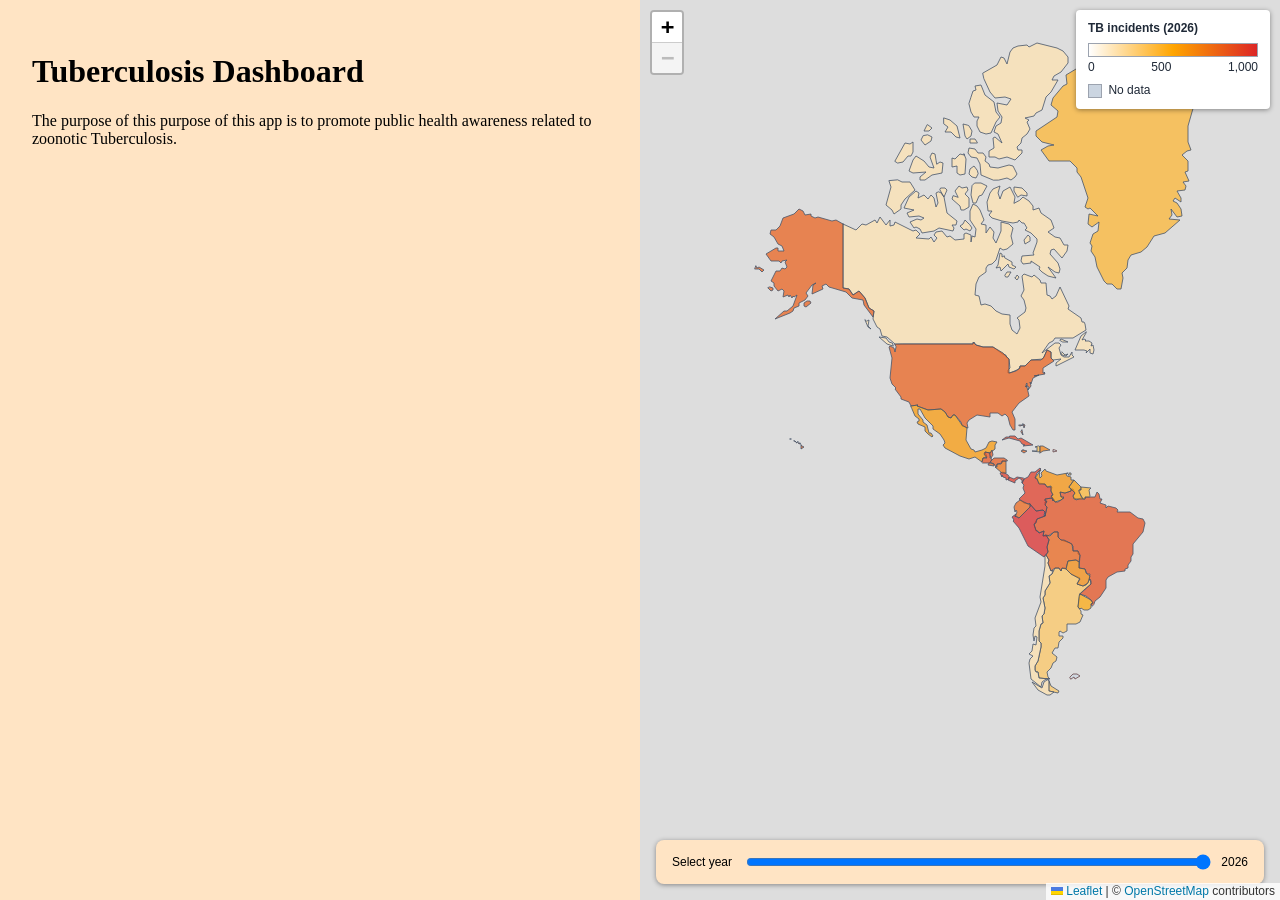
==== index.html @ b69666c1 "moved files to root" ====
<!DOCTYPE html>
<html lang="en">
  <head>
    <meta charset="UTF-8" />
    <meta name="viewport" content="width=device-width, initial-scale=1.0" />
    <title>Disease Dashboard</title>
    <link rel="stylesheet" href="dist/leaflet.css" />
    <link rel="stylesheet" href="css/style.css" />
  </head>
  <body>
    <main class="content">
        <header class="site-header">
            <h1>Tuberculosis Dashboard</h1>
        </header>
        <p>
            The purpose of this purpose of this app is to promote public health awareness related to zoonotic Tuberculosis.
        </p>
    </main>
    <div id="map" aria-label="Map of the Americas">
      <section class="date-filter" aria-labelledby="date-label">
        <label id="date-label" for="date-slider">Select year</label>
        <input id="date-slider" type="range" />
        <output id="selected-year" for="date-slider"></output>
      </section>
    </div>
    <script src="dist/leaflet.js"></script>
    <script src="locations.js"></script>
    <script src="js/map.js"></script>
    <script src="js/date-slider.js"></script>
  </body>
  </html>
---- dist/leaflet.css ----
/* required styles */

.leaflet-pane,
.leaflet-tile,
.leaflet-marker-icon,
.leaflet-marker-shadow,
.leaflet-tile-container,
.leaflet-pane > svg,
.leaflet-pane > canvas,
.leaflet-zoom-box,
.leaflet-image-layer,
.leaflet-layer {
	position: absolute;
	left: 0;
	top: 0;
	}
.leaflet-container {
	overflow: hidden;
	}
.leaflet-tile,
.leaflet-marker-icon,
.leaflet-marker-shadow {
	-webkit-user-select: none;
	   -moz-user-select: none;
	        user-select: none;
	  -webkit-user-drag: none;
	}
/* Prevents IE11 from highlighting tiles in blue */
.leaflet-tile::selection {
	background: transparent;
}
/* Safari renders non-retina tile on retina better with this, but Chrome is worse */
.leaflet-safari .leaflet-tile {
	image-rendering: -webkit-optimize-contrast;
	}
/* hack that prevents hw layers "stretching" when loading new tiles */
.leaflet-safari .leaflet-tile-container {
	width: 1600px;
	height: 1600px;
	-webkit-transform-origin: 0 0;
	}
.leaflet-marker-icon,
.leaflet-marker-shadow {
	display: block;
	}
/* .leaflet-container svg: reset svg max-width decleration shipped in Joomla! (joomla.org) 3.x */
/* .leaflet-container img: map is broken in FF if you have max-width: 100% on tiles */
.leaflet-container .leaflet-overlay-pane svg {
	max-width: none !important;
	max-height: none !important;
	}
.leaflet-container .leaflet-marker-pane img,
.leaflet-container .leaflet-shadow-pane img,
.leaflet-container .leaflet-tile-pane img,
.leaflet-container img.leaflet-image-layer,
.leaflet-container .leaflet-tile {
	max-width: none !important;
	max-height: none !important;
	width: auto;
	padding: 0;
	}

.leaflet-container img.leaflet-tile {
	/* See: https://bugs.chromium.org/p/chromium/issues/detail?id=600120 */
	mix-blend-mode: plus-lighter;
}

.leaflet-container.leaflet-touch-zoom {
	-ms-touch-action: pan-x pan-y;
	touch-action: pan-x pan-y;
	}
.leaflet-container.leaflet-touch-drag {
	-ms-touch-action: pinch-zoom;
	/* Fallback for FF which doesn't support pinch-zoom */
	touch-action: none;
	touch-action: pinch-zoom;
}
.leaflet-container.leaflet-touch-drag.leaflet-touch-zoom {
	-ms-touch-action: none;
	touch-action: none;
}
.leaflet-container {
	-webkit-tap-highlight-color: transparent;
}
.leaflet-container a {
	-webkit-tap-highlight-color: rgba(51, 181, 229, 0.4);
}
.leaflet-tile {
	filter: inherit;
	visibility: hidden;
	}
.leaflet-tile-loaded {
	visibility: inherit;
	}
.leaflet-zoom-box {
	width: 0;
	height: 0;
	-moz-box-sizing: border-box;
	     box-sizing: border-box;
	z-index: 800;
	}
/* workaround for https://bugzilla.mozilla.org/show_bug.cgi?id=888319 */
.leaflet-overlay-pane svg {
	-moz-user-select: none;
	}

.leaflet-pane         { z-index: 400; }

.leaflet-tile-pane    { z-index: 200; }
.leaflet-overlay-pane { z-index: 400; }
.leaflet-shadow-pane  { z-index: 500; }
.leaflet-marker-pane  { z-index: 600; }
.leaflet-tooltip-pane   { z-index: 650; }
.leaflet-popup-pane   { z-index: 700; }

.leaflet-map-pane canvas { z-index: 100; }
.leaflet-map-pane svg    { z-index: 200; }

.leaflet-vml-shape {
	width: 1px;
	height: 1px;
	}
.lvml {
	behavior: url(#default#VML);
	display: inline-block;
	position: absolute;
	}


/* control positioning */

.leaflet-control {
	position: relative;
	z-index: 800;
	pointer-events: visiblePainted; /* IE 9-10 doesn't have auto */
	pointer-events: auto;
	}
.leaflet-top,
.leaflet-bottom {
	position: absolute;
	z-index: 1000;
	pointer-events: none;
	}
.leaflet-top {
	top: 0;
	}
.leaflet-right {
	right: 0;
	}
.leaflet-bottom {
	bottom: 0;
	}
.leaflet-left {
	left: 0;
	}
.leaflet-control {
	float: left;
	clear: both;
	}
.leaflet-right .leaflet-control {
	float: right;
	}
.leaflet-top .leaflet-control {
	margin-top: 10px;
	}
.leaflet-bottom .leaflet-control {
	margin-bottom: 10px;
	}
.leaflet-left .leaflet-control {
	margin-left: 10px;
	}
.leaflet-right .leaflet-control {
	margin-right: 10px;
	}


/* zoom and fade animations */

.leaflet-fade-anim .leaflet-popup {
	opacity: 0;
	-webkit-transition: opacity 0.2s linear;
	   -moz-transition: opacity 0.2s linear;
	        transition: opacity 0.2s linear;
	}
.leaflet-fade-anim .leaflet-map-pane .leaflet-popup {
	opacity: 1;
	}
.leaflet-zoom-animated {
	-webkit-transform-origin: 0 0;
	    -ms-transform-origin: 0 0;
	        transform-origin: 0 0;
	}
svg.leaflet-zoom-animated {
	will-change: transform;
}

.leaflet-zoom-anim .leaflet-zoom-animated {
	-webkit-transition: -webkit-transform 0.25s cubic-bezier(0,0,0.25,1);
	   -moz-transition:    -moz-transform 0.25s cubic-bezier(0,0,0.25,1);
	        transition:         transform 0.25s cubic-bezier(0,0,0.25,1);
	}
.leaflet-zoom-anim .leaflet-tile,
.leaflet-pan-anim .leaflet-tile {
	-webkit-transition: none;
	   -moz-transition: none;
	        transition: none;
	}

.leaflet-zoom-anim .leaflet-zoom-hide {
	visibility: hidden;
	}


/* cursors */

.leaflet-interactive {
	cursor: pointer;
	}
.leaflet-grab {
	cursor: -webkit-grab;
	cursor:    -moz-grab;
	cursor:         grab;
	}
.leaflet-crosshair,
.leaflet-crosshair .leaflet-interactive {
	cursor: crosshair;
	}
.leaflet-popup-pane,
.leaflet-control {
	cursor: auto;
	}
.leaflet-dragging .leaflet-grab,
.leaflet-dragging .leaflet-grab .leaflet-interactive,
.leaflet-dragging .leaflet-marker-draggable {
	cursor: move;
	cursor: -webkit-grabbing;
	cursor:    -moz-grabbing;
	cursor:         grabbing;
	}

/* marker & overlays interactivity */
.leaflet-marker-icon,
.leaflet-marker-shadow,
.leaflet-image-layer,
.leaflet-pane > svg path,
.leaflet-tile-container {
	pointer-events: none;
	}

.leaflet-marker-icon.leaflet-interactive,
.leaflet-image-layer.leaflet-interactive,
.leaflet-pane > svg path.leaflet-interactive,
svg.leaflet-image-layer.leaflet-interactive path {
	pointer-events: visiblePainted; /* IE 9-10 doesn't have auto */
	pointer-events: auto;
	}

/* visual tweaks */

.leaflet-container {
	background: #ddd;
	outline-offset: 1px;
	}
.leaflet-container a {
	color: #0078A8;
	}
.leaflet-zoom-box {
	border: 2px dotted #38f;
	background: rgba(255,255,255,0.5);
	}


/* general typography */
.leaflet-container {
	font-family: "Helvetica Neue", Arial, Helvetica, sans-serif;
	font-size: 12px;
	font-size: 0.75rem;
	line-height: 1.5;
	}


/* general toolbar styles */

.leaflet-bar {
	box-shadow: 0 1px 5px rgba(0,0,0,0.65);
	border-radius: 4px;
	}
.leaflet-bar a {
	background-color: #fff;
	border-bottom: 1px solid #ccc;
	width: 26px;
	height: 26px;
	line-height: 26px;
	display: block;
	text-align: center;
	text-decoration: none;
	color: black;
	}
.leaflet-bar a,
.leaflet-control-layers-toggle {
	background-position: 50% 50%;
	background-repeat: no-repeat;
	display: block;
	}
.leaflet-bar a:hover,
.leaflet-bar a:focus {
	background-color: #f4f4f4;
	}
.leaflet-bar a:first-child {
	border-top-left-radius: 4px;
	border-top-right-radius: 4px;
	}
.leaflet-bar a:last-child {
	border-bottom-left-radius: 4px;
	border-bottom-right-radius: 4px;
	border-bottom: none;
	}
.leaflet-bar a.leaflet-disabled {
	cursor: default;
	background-color: #f4f4f4;
	color: #bbb;
	}

.leaflet-touch .leaflet-bar a {
	width: 30px;
	height: 30px;
	line-height: 30px;
	}
.leaflet-touch .leaflet-bar a:first-child {
	border-top-left-radius: 2px;
	border-top-right-radius: 2px;
	}
.leaflet-touch .leaflet-bar a:last-child {
	border-bottom-left-radius: 2px;
	border-bottom-right-radius: 2px;
	}

/* zoom control */

.leaflet-control-zoom-in,
.leaflet-control-zoom-out {
	font: bold 18px 'Lucida Console', Monaco, monospace;
	text-indent: 1px;
	}

.leaflet-touch .leaflet-control-zoom-in, .leaflet-touch .leaflet-control-zoom-out  {
	font-size: 22px;
	}


/* layers control */

.leaflet-control-layers {
	box-shadow: 0 1px 5px rgba(0,0,0,0.4);
	background: #fff;
	border-radius: 5px;
	}
.leaflet-control-layers-toggle {
	background-image: url(images/layers.png);
	width: 36px;
	height: 36px;
	}
.leaflet-retina .leaflet-control-layers-toggle {
	background-image: url(images/layers-2x.png);
	background-size: 26px 26px;
	}
.leaflet-touch .leaflet-control-layers-toggle {
	width: 44px;
	height: 44px;
	}
.leaflet-control-layers .leaflet-control-layers-list,
.leaflet-control-layers-expanded .leaflet-control-layers-toggle {
	display: none;
	}
.leaflet-control-layers-expanded .leaflet-control-layers-list {
	display: block;
	position: relative;
	}
.leaflet-control-layers-expanded {
	padding: 6px 10px 6px 6px;
	color: #333;
	background: #fff;
	}
.leaflet-control-layers-scrollbar {
	overflow-y: scroll;
	overflow-x: hidden;
	padding-right: 5px;
	}
.leaflet-control-layers-selector {
	margin-top: 2px;
	position: relative;
	top: 1px;
	}
.leaflet-control-layers label {
	display: block;
	font-size: 13px;
	font-size: 1.08333em;
	}
.leaflet-control-layers-separator {
	height: 0;
	border-top: 1px solid #ddd;
	margin: 5px -10px 5px -6px;
	}

/* Default icon URLs */
.leaflet-default-icon-path { /* used only in path-guessing heuristic, see L.Icon.Default */
	background-image: url(images/marker-icon.png);
	}


/* attribution and scale controls */

.leaflet-container .leaflet-control-attribution {
	background: #fff;
	background: rgba(255, 255, 255, 0.8);
	margin: 0;
	}
.leaflet-control-attribution,
.leaflet-control-scale-line {
	padding: 0 5px;
	color: #333;
	line-height: 1.4;
	}
.leaflet-control-attribution a {
	text-decoration: none;
	}
.leaflet-control-attribution a:hover,
.leaflet-control-attribution a:focus {
	text-decoration: underline;
	}
.leaflet-attribution-flag {
	display: inline !important;
	vertical-align: baseline !important;
	width: 1em;
	height: 0.6669em;
	}
.leaflet-left .leaflet-control-scale {
	margin-left: 5px;
	}
.leaflet-bottom .leaflet-control-scale {
	margin-bottom: 5px;
	}
.leaflet-control-scale-line {
	border: 2px solid #777;
	border-top: none;
	line-height: 1.1;
	padding: 2px 5px 1px;
	white-space: nowrap;
	-moz-box-sizing: border-box;
	     box-sizing: border-box;
	background: rgba(255, 255, 255, 0.8);
	text-shadow: 1px 1px #fff;
	}
.leaflet-control-scale-line:not(:first-child) {
	border-top: 2px solid #777;
	border-bottom: none;
	margin-top: -2px;
	}
.leaflet-control-scale-line:not(:first-child):not(:last-child) {
	border-bottom: 2px solid #777;
	}

.leaflet-touch .leaflet-control-attribution,
.leaflet-touch .leaflet-control-layers,
.leaflet-touch .leaflet-bar {
	box-shadow: none;
	}
.leaflet-touch .leaflet-control-layers,
.leaflet-touch .leaflet-bar {
	border: 2px solid rgba(0,0,0,0.2);
	background-clip: padding-box;
	}


/* popup */

.leaflet-popup {
	position: absolute;
	text-align: center;
	margin-bottom: 20px;
	}
.leaflet-popup-content-wrapper {
	padding: 1px;
	text-align: left;
	border-radius: 12px;
	}
.leaflet-popup-content {
	margin: 13px 24px 13px 20px;
	line-height: 1.3;
	font-size: 13px;
	font-size: 1.08333em;
	min-height: 1px;
	}
.leaflet-popup-content p {
	margin: 17px 0;
	margin: 1.3em 0;
	}
.leaflet-popup-tip-container {
	width: 40px;
	height: 20px;
	position: absolute;
	left: 50%;
	margin-top: -1px;
	margin-left: -20px;
	overflow: hidden;
	pointer-events: none;
	}
.leaflet-popup-tip {
	width: 17px;
	height: 17px;
	padding: 1px;

	margin: -10px auto 0;
	pointer-events: auto;

	-webkit-transform: rotate(45deg);
	   -moz-transform: rotate(45deg);
	    -ms-transform: rotate(45deg);
	        transform: rotate(45deg);
	}
.leaflet-popup-content-wrapper,
.leaflet-popup-tip {
	background: white;
	color: #333;
	box-shadow: 0 3px 14px rgba(0,0,0,0.4);
	}
.leaflet-container a.leaflet-popup-close-button {
	position: absolute;
	top: 0;
	right: 0;
	border: none;
	text-align: center;
	width: 24px;
	height: 24px;
	font: 16px/24px Tahoma, Verdana, sans-serif;
	color: #757575;
	text-decoration: none;
	background: transparent;
	}
.leaflet-container a.leaflet-popup-close-button:hover,
.leaflet-container a.leaflet-popup-close-button:focus {
	color: #585858;
	}
.leaflet-popup-scrolled {
	overflow: auto;
	}

.leaflet-oldie .leaflet-popup-content-wrapper {
	-ms-zoom: 1;
	}
.leaflet-oldie .leaflet-popup-tip {
	width: 24px;
	margin: 0 auto;

	-ms-filter: "progid:DXImageTransform.Microsoft.Matrix(M11=0.70710678, M12=0.70710678, M21=-0.70710678, M22=0.70710678)";
	filter: progid:DXImageTransform.Microsoft.Matrix(M11=0.70710678, M12=0.70710678, M21=-0.70710678, M22=0.70710678);
	}

.leaflet-oldie .leaflet-control-zoom,
.leaflet-oldie .leaflet-control-layers,
.leaflet-oldie .leaflet-popup-content-wrapper,
.leaflet-oldie .leaflet-popup-tip {
	border: 1px solid #999;
	}


/* div icon */

.leaflet-div-icon {
	background: #fff;
	border: 1px solid #666;
	}


/* Tooltip */
/* Base styles for the element that has a tooltip */
.leaflet-tooltip {
	position: absolute;
	padding: 6px;
	background-color: #fff;
	border: 1px solid #fff;
	border-radius: 3px;
	color: #222;
	white-space: nowrap;
	-webkit-user-select: none;
	-moz-user-select: none;
	-ms-user-select: none;
	user-select: none;
	pointer-events: none;
	box-shadow: 0 1px 3px rgba(0,0,0,0.4);
	}
.leaflet-tooltip.leaflet-interactive {
	cursor: pointer;
	pointer-events: auto;
	}
.leaflet-tooltip-top:before,
.leaflet-tooltip-bottom:before,
.leaflet-tooltip-left:before,
.leaflet-tooltip-right:before {
	position: absolute;
	pointer-events: none;
	border: 6px solid transparent;
	background: transparent;
	content: "";
	}

/* Directions */

.leaflet-tooltip-bottom {
	margin-top: 6px;
}
.leaflet-tooltip-top {
	margin-top: -6px;
}
.leaflet-tooltip-bottom:before,
.leaflet-tooltip-top:before {
	left: 50%;
	margin-left: -6px;
	}
.leaflet-tooltip-top:before {
	bottom: 0;
	margin-bottom: -12px;
	border-top-color: #fff;
	}
.leaflet-tooltip-bottom:before {
	top: 0;
	margin-top: -12px;
	margin-left: -6px;
	border-bottom-color: #fff;
	}
.leaflet-tooltip-left {
	margin-left: -6px;
}
.leaflet-tooltip-right {
	margin-left: 6px;
}
.leaflet-tooltip-left:before,
.leaflet-tooltip-right:before {
	top: 50%;
	margin-top: -6px;
	}
.leaflet-tooltip-left:before {
	right: 0;
	margin-right: -12px;
	border-left-color: #fff;
	}
.leaflet-tooltip-right:before {
	left: 0;
	margin-left: -12px;
	border-right-color: #fff;
	}

/* Printing */

@media print {
	/* Prevent printers from removing background-images of controls. */
	.leaflet-control {
		-webkit-print-color-adjust: exact;
		print-color-adjust: exact;
		}
	}
---- css/style.css ----
html,
body {
  height: 100%;
  margin: 0;
  font-family: 'Times New Roman', Georgia, sans-serif;
  background-color: bisque;
}

body {
  display: grid;
  grid-template-columns: 1fr 1fr;
  min-height: 100vh;
}

.content {
  padding: 2rem;
}

.date-filter {
  display: grid;
  grid-template-columns: auto 1fr auto;
  align-items: center;
  gap: 0.75rem;
  position: absolute;
  z-index: 1000;
  right: 1rem;
  bottom: 1rem;
  left: 1rem;
  padding: 0.75rem 1rem;
  border-radius: 0.5rem;
  background: bisque;
  box-shadow: 0 1px 5px rgb(0 0 0 / 40%);
}

#date-slider {
  width: 100%;
}

#map {
  position: relative;
  height: 100vh;
  min-height: 400px;
}

.map-legend {
  min-width: 170px;
  padding: 0.6rem 0.75rem;
  border-radius: 0.25rem;
  background: white;
  box-shadow: 0 1px 5px rgb(0 0 0 / 40%);
  color: #1f2937;
  font: 12px/1.4 Arial, sans-serif;
}

.legend-gradient {
  height: 12px;
  margin-top: 0.4rem;
  border: 1px solid #9ca3af;
  background: linear-gradient(to right, #ffffff 0%, #ffa500 50%, #dc2626 100%);
}

.legend-labels {
  display: flex;
  justify-content: space-between;
  margin-top: 0.15rem;
}

.legend-no-data {
  display: flex;
  align-items: center;
  gap: 0.4rem;
  margin-top: 0.4rem;
}

.legend-no-data span {
  width: 12px;
  height: 12px;
  border: 1px solid #9ca3af;
  background: #cbd5e1;
}

/*.site-header */

@media (max-width: 700px) {
  body {
    grid-template-columns: 1fr;
    grid-template-rows: 1fr 1fr;
  }

  #map {
    height: 50vh;
  }

  .date-filter {
    grid-template-columns: 1fr auto;
  }

  .date-filter label {
    grid-column: 1 / -1;
  }
}
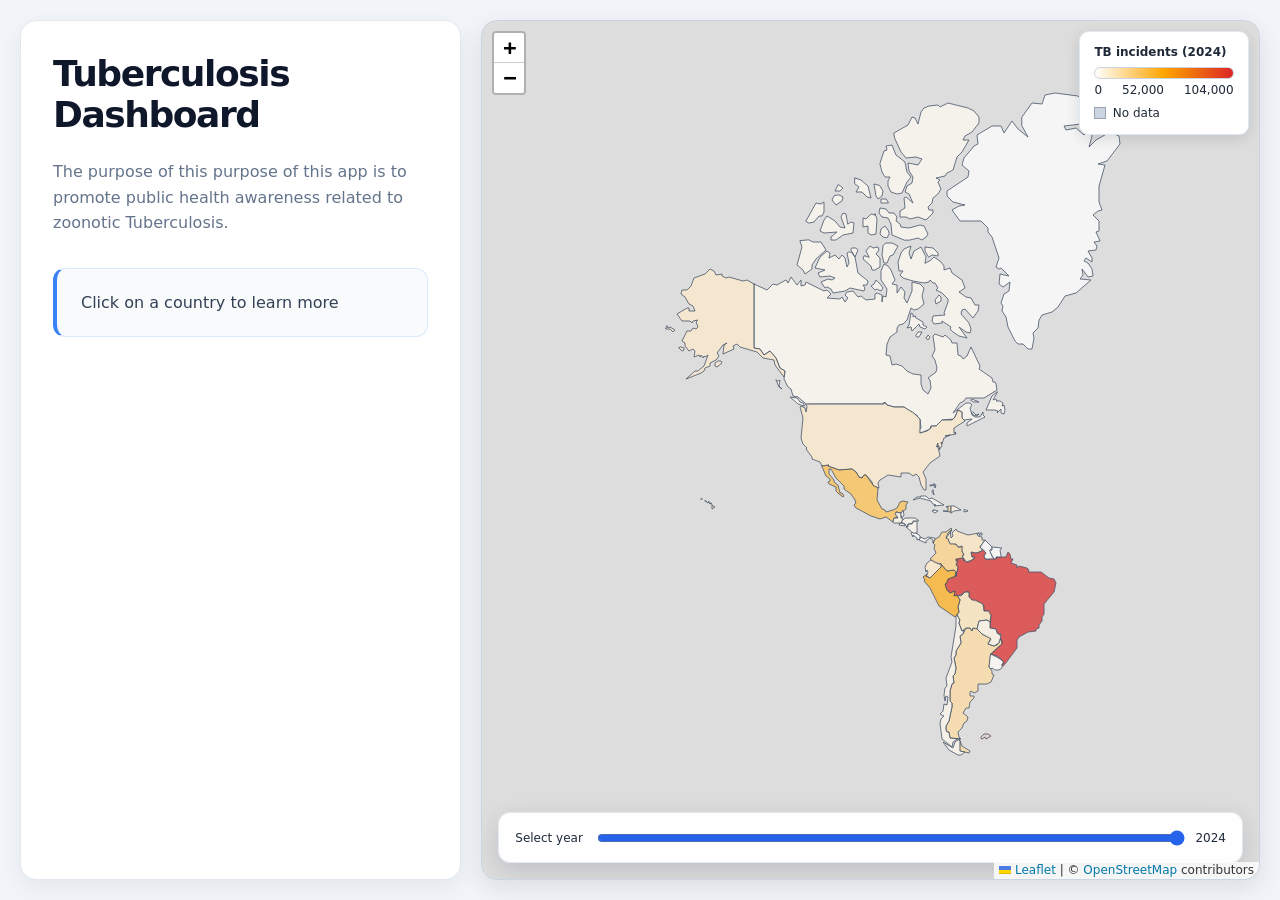
==== commit d578a1a7: "style overhaul" ====
--- a/index.html
+++ b/index.html
@@ -6,6 +6,7 @@
     <title>Disease Dashboard</title>
     <link rel="stylesheet" href="dist/leaflet.css" />
     <link rel="stylesheet" href="css/style.css" />
+    <link rel="icon" type="image/png" href="assets/favicon.png" />
   </head>
   <body>
     <main class="content">
@@ -15,6 +16,9 @@
         <p>
             The purpose of this purpose of this app is to promote public health awareness related to zoonotic Tuberculosis.
         </p>
+        <section class="country-card" aria-live="polite">
+            <p>Click on a country to learn more</p>
+        </section>
     </main>
     <div id="map" aria-label="Map of the Americas">
       <section class="date-filter" aria-labelledby="date-label">
--- a/css/style.css
+++ b/css/style.css
@@ -1,19 +1,61 @@
 html,
 body {
-  height: 100%;
   margin: 0;
-  font-family: 'Times New Roman', Georgia, sans-serif;
-  background-color: bisque;
+  font-family: Inter, ui-sans-serif, system-ui, -apple-system, BlinkMacSystemFont, "Segoe UI", sans-serif;
+  color: #1e293b;
+  background-color: #f1f5f9;
+}
+
+* {
+  box-sizing: border-box;
+}
+
+.leaflet-container,
+.leaflet-container .map-legend,
+.leaflet-container .date-filter {
+  font-family: inherit;
 }
 
 body {
   display: grid;
-  grid-template-columns: 1fr 1fr;
+  grid-template-columns: minmax(280px, 0.85fr) minmax(0, 1.5fr);
+  gap: 1.25rem;
+  padding: 1.25rem;
   min-height: 100vh;
 }
 
 .content {
   padding: 2rem;
+  border: 1px solid #e2e8f0;
+  border-radius: 1rem;
+  background: #fff;
+  box-shadow: 0 8px 24px rgb(15 23 42 / 6%);
+}
+
+.site-header h1 {
+  margin-top: 0;
+  color: #0f172a;
+  font-size: clamp(1.75rem, 3vw, 2.25rem);
+  letter-spacing: -0.04em;
+}
+
+.content > p {
+  color: #64748b;
+  line-height: 1.6;
+}
+
+.country-card {
+  margin-top: 2rem;
+  padding: 1.5rem;
+  border: 1px solid #dbeafe;
+  border-left: 4px solid #3b82f6;
+  border-radius: 0.75rem;
+  background: #f8fafc;
+  color: #334155;
+}
+
+.country-card p {
+  margin: 0;
 }
 
 .date-filter {
@@ -26,36 +68,46 @@
   right: 1rem;
   bottom: 1rem;
   left: 1rem;
-  padding: 0.75rem 1rem;
-  border-radius: 0.5rem;
-  background: bisque;
-  box-shadow: 0 1px 5px rgb(0 0 0 / 40%);
+  padding: 0.9rem 1rem;
+  border: 1px solid #e2e8f0;
+  border-radius: 0.75rem;
+  background: rgb(255 255 255 / 95%);
+  box-shadow: 0 8px 24px rgb(15 23 42 / 14%);
+  backdrop-filter: blur(8px);
 }
 
 #date-slider {
   width: 100%;
+  accent-color: #2563eb;
 }
 
 #map {
   position: relative;
-  height: 100vh;
+  height: calc(100vh - 2.5rem);
   min-height: 400px;
+  overflow: hidden;
+  border: 1px solid #cbd5e1;
+  border-radius: 1rem;
+  box-shadow: 0 8px 24px rgb(15 23 42 / 10%);
 }
 
 .map-legend {
   min-width: 170px;
-  padding: 0.6rem 0.75rem;
-  border-radius: 0.25rem;
-  background: white;
-  box-shadow: 0 1px 5px rgb(0 0 0 / 40%);
+  padding: 0.75rem 0.9rem;
+  border: 1px solid #e2e8f0;
+  border-radius: 0.6rem;
+  background: #fff;
+  box-shadow: 0 4px 14px rgb(15 23 42 / 12%);
   color: #1f2937;
-  font: 12px/1.4 Arial, sans-serif;
+  font: inherit;
+  line-height: 1.4;
 }
 
 .legend-gradient {
   height: 12px;
   margin-top: 0.4rem;
-  border: 1px solid #9ca3af;
+  border: 1px solid #cbd5e1;
+  border-radius: 999px;
   background: linear-gradient(to right, #ffffff 0%, #ffa500 50%, #dc2626 100%);
 }
 
@@ -79,16 +131,20 @@
   background: #cbd5e1;
 }
 
-/*.site-header */
-
 @media (max-width: 700px) {
   body {
-    grid-template-columns: 1fr;
-    grid-template-rows: 1fr 1fr;
+    grid-template-columns: minmax(0, 1fr);
+    grid-template-rows: auto minmax(55vh, 1fr);
+    padding: 1rem;
+  }
+
+  .content {
+    padding: 1.5rem;
   }
 
   #map {
-    height: 50vh;
+    height: 65vh;
+    min-height: 360px;
   }
 
   .date-filter {
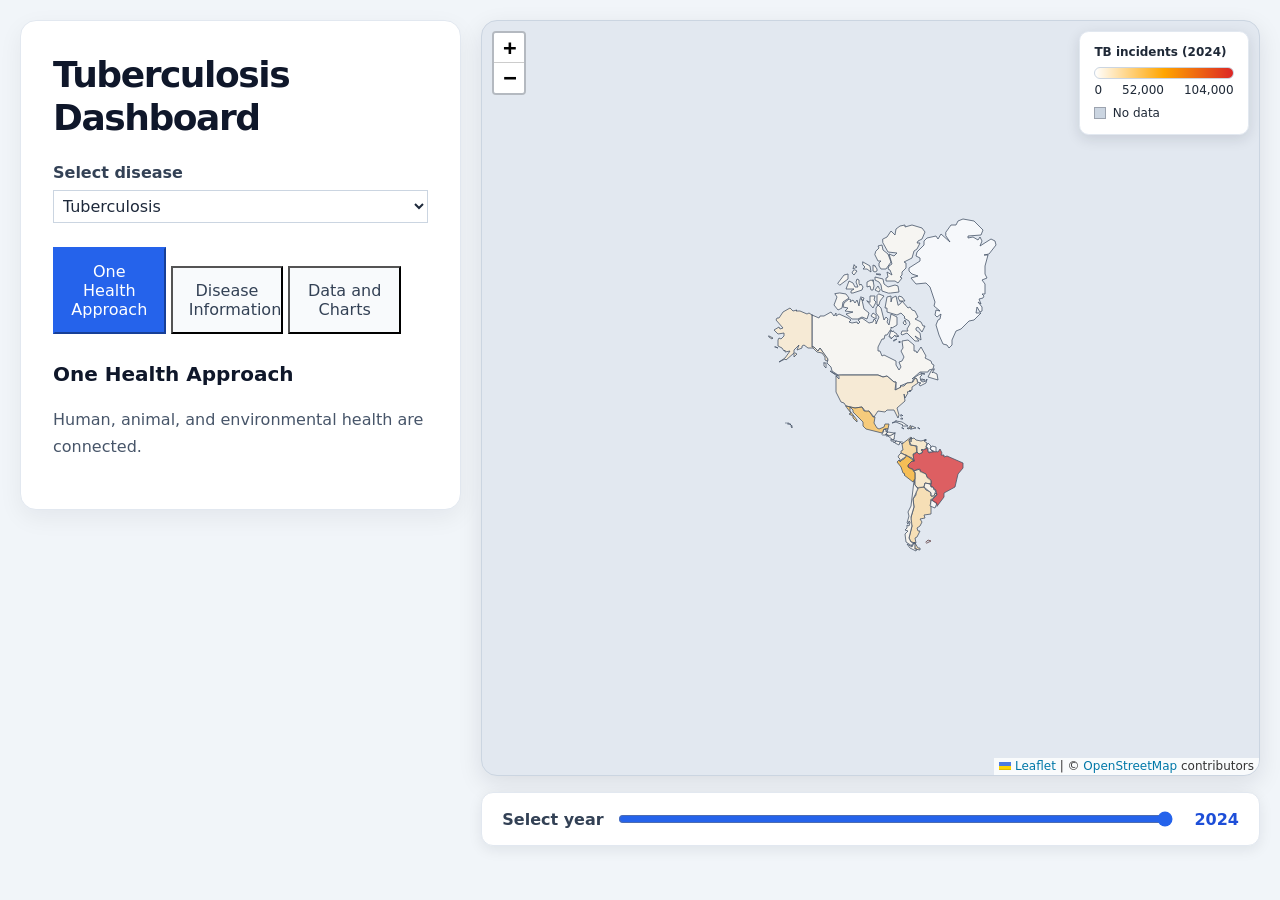
==== commit f2fce465: "Styling Changes" ====
--- a/index.html
+++ b/index.html
@@ -1,35 +1,88 @@
+
 <!DOCTYPE html>
 <html lang="en">
-  <head>
-    <meta charset="UTF-8" />
-    <meta name="viewport" content="width=device-width, initial-scale=1.0" />
+<head>
+    <meta charset="UTF-8">
+    <meta name="viewport" content="width=device-width, initial-scale=1.0">
     <title>Disease Dashboard</title>
-    <link rel="stylesheet" href="dist/leaflet.css" />
-    <link rel="stylesheet" href="css/style.css" />
-    <link rel="icon" type="image/png" href="assets/favicon.png" />
-  </head>
-  <body>
-    <main class="content">
-        <header class="site-header">
-            <h1>Tuberculosis Dashboard</h1>
-        </header>
-        <p>
-            The purpose of this purpose of this app is to promote public health awareness related to zoonotic Tuberculosis.
-        </p>
-        <section class="country-card" aria-live="polite">
-            <p>Click on a country to learn more</p>
+
+    <link rel="stylesheet" href="dist/leaflet.css">
+    <link rel="stylesheet" href="css/style.css">
+</head>
+<body>
+
+
+
+<main class="dashboard">
+
+    <!-- Left sidebar -->
+    <aside>
+      <header>
+    <h1 id="dashboard-title">Tuberculosis Dashboard</h1>
+</header>
+        <label for="disease-select">Select disease</label>
+        <select id="disease-select">
+            <option value="Tuberculosis">Tuberculosis</option>
+            <option value="Test">Test</option>
+
+        </select>
+
+        <nav class="tabs">
+            <button class="active" data-tab="one-health">
+                One Health Approach
+            </button>
+            <button data-tab="disease">
+                Disease Information
+            </button>
+            <button data-tab="data">
+                Data and Charts
+            </button>
+        </nav>
+
+        <section id="one-health" class="tab-content">
+            <h2>One Health Approach</h2>
+            <p>Human, animal, and environmental health are connected.</p>
         </section>
-    </main>
-    <div id="map" aria-label="Map of the Americas">
-      <section class="date-filter" aria-labelledby="date-label">
-        <label id="date-label" for="date-slider">Select year</label>
-        <input id="date-slider" type="range" />
-        <output id="selected-year" for="date-slider"></output>
-      </section>
+
+        <section id="disease" class="tab-content" hidden>
+            <h2>Disease Information</h2>
+            <p id="disease-info">
+                Learn about the selected disease, its transmission,
+                prevention, and control.
+            </p>
+        </section>
+
+        <section id="data" class="tab-content" hidden>
+            <h2>Data and Charts</h2>
+
+            <p>Click a country on the map to learn more.</p>
+        </section>
+    </aside>
+
+
+
+
+<section class="map-panel">
+    <div id="map" aria-label="Map of the Americas"></div>
+
+    <div class="date-filter">
+        <label for="date-slider">Select year</label>
+        <input type="range" id="date-slider"
+               min="2000" max="2024" value="2024">
+        <output id="selected-year" for="date-slider">2024</output>
     </div>
-    <script src="dist/leaflet.js"></script>
-    <script src="locations.js"></script>
-    <script src="js/map.js"></script>
-    <script src="js/date-slider.js"></script>
-  </body>
-  </html>
+</section>
+
+
+
+
+</main>
+
+<script src="dist/leaflet.js"></script>
+<script src="locations.js"></script>
+<script src="js/map.js"></script>
+<script src="js/date-slider.js"></script>
+<script src="js/tabs.js"></script>
+
+</body>
+</html>
--- a/css/style.css
+++ b/css/style.css
@@ -1,13 +1,146 @@
+
 html,
 body {
   margin: 0;
-  font-family: Inter, ui-sans-serif, system-ui, -apple-system, BlinkMacSystemFont, "Segoe UI", sans-serif;
+  min-height: 100%;
+  font-family: Inter, ui-sans-serif, system-ui, -apple-system,
+    BlinkMacSystemFont, "Segoe UI", sans-serif;
   color: #1e293b;
   background-color: #f1f5f9;
 }
 
 * {
   box-sizing: border-box;
+}
+
+body {
+  min-height: 100vh;
+  padding: 1.25rem;
+}
+
+/* Main dashboard: information left, map right */
+.dashboard {
+  display: grid;
+  grid-template-columns: minmax(280px, 0.85fr) minmax(0, 1.5fr);
+  gap: 1.25rem;
+  align-items: start;
+  width: 100%;
+  max-width: 1800px;
+  margin: 0 auto;
+}
+
+/* Left information panel */
+.dashboard > aside {
+  min-width: 0;
+  padding: 2rem;
+  border: 1px solid #e2e8f0;
+  border-radius: 1rem;
+  background: #fff;
+  box-shadow: 0 8px 24px rgb(15 23 42 / 6%);
+}
+
+#dashboard-title {
+  margin: 0 0 1.5rem;
+  color: #0f172a;
+  font-size: clamp(1.75rem, 3vw, 2.25rem);
+  line-height: 1.2;
+  letter-spacing: -0.04em;
+}
+
+.dashboard aside > label {
+  display: block;
+  margin-bottom: 0.5rem;
+  font-weight: 600;
+  color: #334155;
+}
+
+#disease-select {
+  width: 100%;
+  min-height: 20px;
+  padding: 0.3rem 0.3rem;
+  border: 1px solid #cbd5e1;
+  background: #fff;
+  color: #1e293b;
+  font: inherit;
+}
+
+/* Navigation tabs */
+.tabs {
+  gap: 0.5rem;
+  margin: 1.5rem 0;
+}
+
+.tabs button {
+  width: 30%;
+  padding: 0.8rem 1rem;
+  background: #f8fafc;
+  color: #334155;
+  font: inherit;
+  text-align: middle;
+  cursor: pointer;
+  transition: background-color 0.2s, color 0.2s;
+}
+
+.tabs button:hover {
+  background: #eff6ff;
+}
+
+.tabs button.active {
+  border-color: #2563eb;
+  background: #2563eb;
+  color: #fff;
+}
+
+/* Information sections */
+.tab-content {
+  color: #475569;
+  line-height: 1.6;
+}
+
+.tab-content h2 {
+  margin-top: 0;
+  color: #0f172a;
+  font-size: 1.25rem;
+}
+
+.tab-content p {
+  line-height: 1.7;
+}
+
+/* Country information card */
+.country-card {
+  margin-top: 1.5rem;
+  padding: 1.25rem;
+  border: 1px solid #dbeafe;
+  border-left: 4px solid #3b82f6;
+  border-radius: 0.75rem;
+  background: #f8fafc;
+  color: #334155;
+}
+
+.country-card p {
+  margin: 0;
+}
+
+/* Right map panel */
+.map-panel {
+  display: flex;
+  flex-direction: column;
+  gap: 1rem;
+  min-width: 0;
+}
+
+/* Map */
+#map {
+  position: relative;
+  width: 100%;
+  height: calc(100vh - 9rem);
+  min-height: 400px;
+  overflow: hidden;
+  border: 1px solid #cbd5e1;
+  border-radius: 1rem;
+  background: #e2e8f0;
+  box-shadow: 0 8px 24px rgb(15 23 42 / 10%);
 }
 
 .leaflet-container,
@@ -16,81 +149,43 @@
   font-family: inherit;
 }
 
-body {
+/* Year slider below the map */
+.date-filter {
+  position: static;
+  z-index: 1;
   display: grid;
-  grid-template-columns: minmax(280px, 0.85fr) minmax(0, 1.5fr);
-  gap: 1.25rem;
-  padding: 1.25rem;
-  min-height: 100vh;
-}
-
-.content {
-  padding: 2rem;
-  border: 1px solid #e2e8f0;
-  border-radius: 1rem;
-  background: #fff;
-  box-shadow: 0 8px 24px rgb(15 23 42 / 6%);
-}
-
-.site-header h1 {
-  margin-top: 0;
-  color: #0f172a;
-  font-size: clamp(1.75rem, 3vw, 2.25rem);
-  letter-spacing: -0.04em;
-}
-
-.content > p {
-  color: #64748b;
-  line-height: 1.6;
-}
-
-.country-card {
-  margin-top: 2rem;
-  padding: 1.5rem;
-  border: 1px solid #dbeafe;
-  border-left: 4px solid #3b82f6;
-  border-radius: 0.75rem;
-  background: #f8fafc;
-  color: #334155;
-}
-
-.country-card p {
-  margin: 0;
-}
-
-.date-filter {
-  display: grid;
-  grid-template-columns: auto 1fr auto;
+  grid-template-columns: auto minmax(0, 1fr) auto;
   align-items: center;
   gap: 0.75rem;
-  position: absolute;
-  z-index: 1000;
-  right: 1rem;
-  bottom: 1rem;
-  left: 1rem;
-  padding: 0.9rem 1rem;
+  width: 100%;
+  padding: 1rem 1.25rem;
   border: 1px solid #e2e8f0;
   border-radius: 0.75rem;
-  background: rgb(255 255 255 / 95%);
-  box-shadow: 0 8px 24px rgb(15 23 42 / 14%);
-  backdrop-filter: blur(8px);
+  background: #fff;
+  box-shadow: 0 4px 14px rgb(15 23 42 / 8%);
+}
+
+.date-filter label {
+  font-weight: 600;
+  color: #334155;
 }
 
 #date-slider {
   width: 100%;
+  min-width: 0;
   accent-color: #2563eb;
-}
-
-#map {
-  position: relative;
-  height: calc(100vh - 2.5rem);
-  min-height: 400px;
-  overflow: hidden;
-  border: 1px solid #cbd5e1;
-  border-radius: 1rem;
-  box-shadow: 0 8px 24px rgb(15 23 42 / 10%);
-}
-
+  cursor: pointer;
+}
+
+#selected-year {
+  min-width: 3.5rem;
+  color: #1d4ed8;
+  font-weight: 700;
+  text-align: right;
+  font-variant-numeric: tabular-nums;
+}
+
+/* Map legend */
 .map-legend {
   min-width: 170px;
   padding: 0.75rem 0.9rem;
@@ -108,7 +203,12 @@
   margin-top: 0.4rem;
   border: 1px solid #cbd5e1;
   border-radius: 999px;
-  background: linear-gradient(to right, #ffffff 0%, #ffa500 50%, #dc2626 100%);
+  background: linear-gradient(
+    to right,
+    #fff 0%,
+    #ffa500 50%,
+    #dc2626 100%
+  );
 }
 
 .legend-labels {
@@ -130,28 +230,3 @@
   border: 1px solid #9ca3af;
   background: #cbd5e1;
 }
-
-@media (max-width: 700px) {
-  body {
-    grid-template-columns: minmax(0, 1fr);
-    grid-template-rows: auto minmax(55vh, 1fr);
-    padding: 1rem;
-  }
-
-  .content {
-    padding: 1.5rem;
-  }
-
-  #map {
-    height: 65vh;
-    min-height: 360px;
-  }
-
-  .date-filter {
-    grid-template-columns: 1fr auto;
-  }
-
-  .date-filter label {
-    grid-column: 1 / -1;
-  }
-}
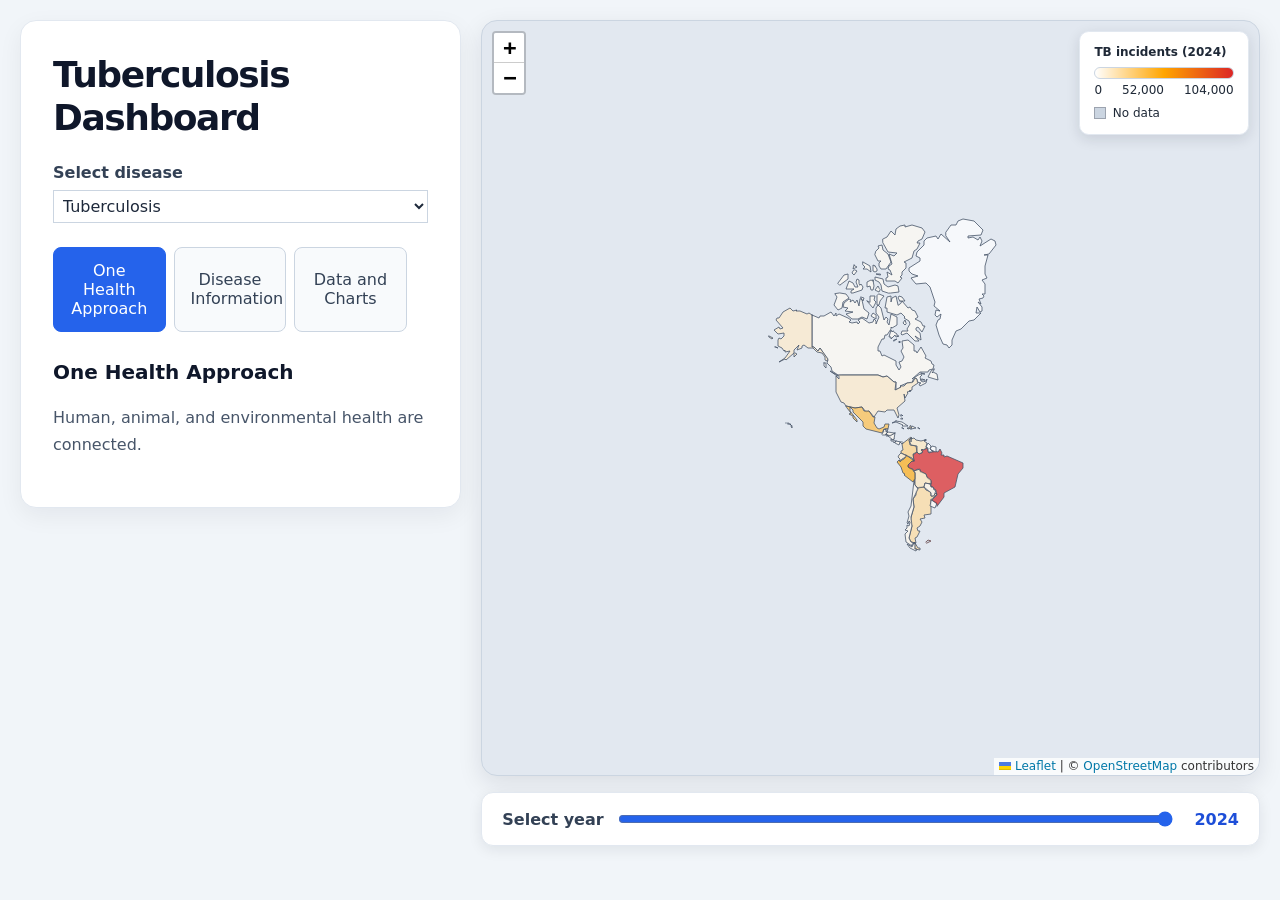
==== commit 58846712: "updated tab style and added a chart" ====
--- a/index.html
+++ b/index.html
@@ -56,6 +56,10 @@
             <h2>Data and Charts</h2>
 
             <p>Click a country on the map to learn more.</p>
+
+            <div class="chart-container">
+                <canvas id="tb-chart" aria-label="TB incidents by year"></canvas>
+            </div>
         </section>
     </aside>
 
@@ -78,9 +82,11 @@
 
 </main>
 
+<script src="https://cdn.jsdelivr.net/npm/chart.js"></script>
 <script src="dist/leaflet.js"></script>
 <script src="locations.js"></script>
 <script src="js/map.js"></script>
+<script src="js/chart.js"></script>
 <script src="js/date-slider.js"></script>
 <script src="js/tabs.js"></script>
 
--- a/css/style.css
+++ b/css/style.css
@@ -66,6 +66,7 @@
 
 /* Navigation tabs */
 .tabs {
+  display: flex;
   gap: 0.5rem;
   margin: 1.5rem 0;
 }
@@ -79,6 +80,8 @@
   text-align: middle;
   cursor: pointer;
   transition: background-color 0.2s, color 0.2s;
+  border: 1px solid #cbd5e1;
+  border-radius: 0.5rem;
 }
 
 .tabs button:hover {
@@ -105,6 +108,12 @@
 
 .tab-content p {
   line-height: 1.7;
+}
+
+.chart-container {
+  position: relative;
+  height: 280px;
+  width: 100%;
 }
 
 /* Country information card */
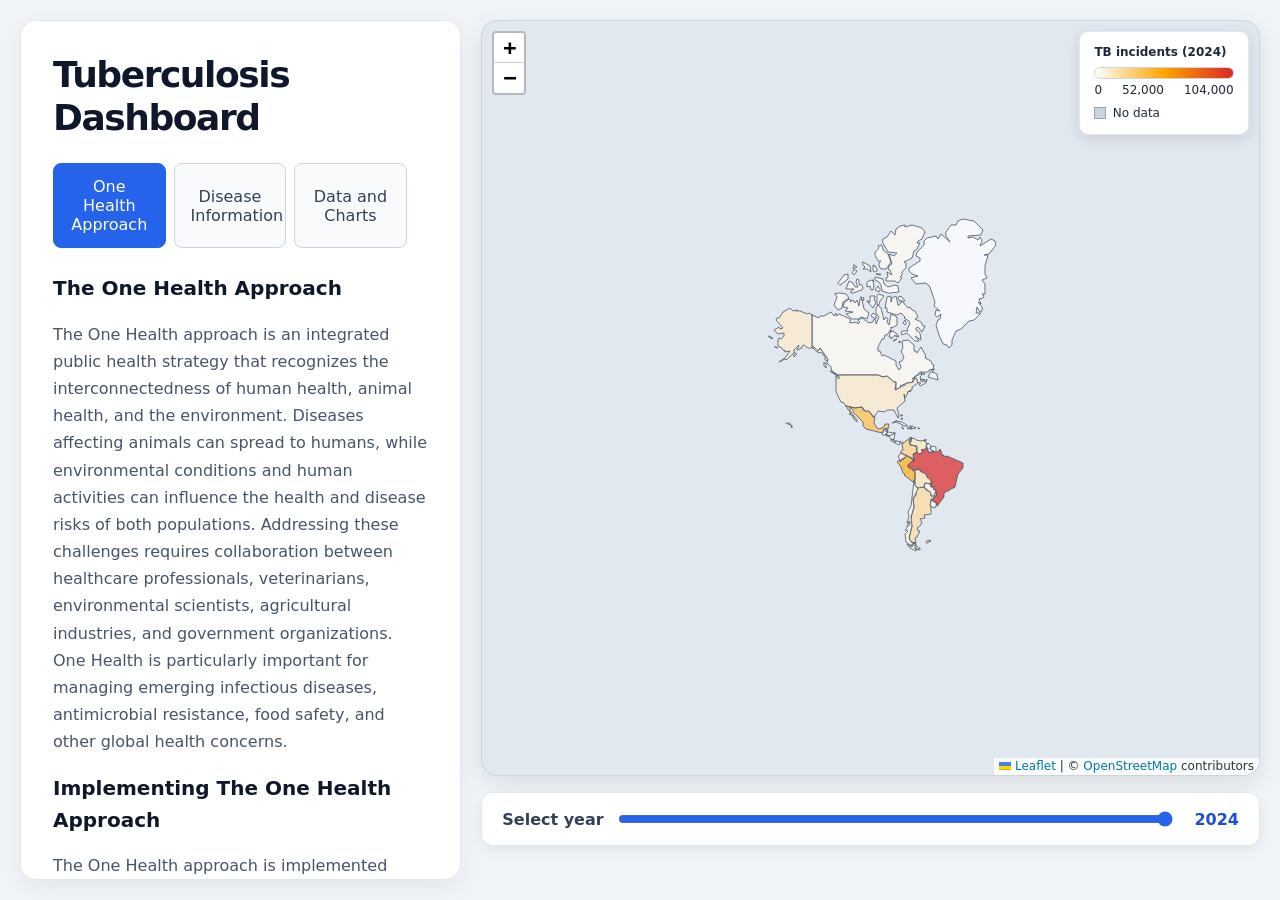
==== commit 088a04a6: "added information paragraphs, added indicator to data and charts tab, added dot to line graph based " ====
--- a/index.html
+++ b/index.html
@@ -20,12 +20,6 @@
       <header>
     <h1 id="dashboard-title">Tuberculosis Dashboard</h1>
 </header>
-        <label for="disease-select">Select disease</label>
-        <select id="disease-select">
-            <option value="Tuberculosis">Tuberculosis</option>
-            <option value="Test">Test</option>
-
-        </select>
 
         <nav class="tabs">
             <button class="active" data-tab="one-health">
@@ -40,16 +34,62 @@
         </nav>
 
         <section id="one-health" class="tab-content">
-            <h2>One Health Approach</h2>
-            <p>Human, animal, and environmental health are connected.</p>
+            <h2>The One Health Approach</h2>
+            <p>
+                The One Health approach is an integrated public health strategy that recognizes the interconnectedness of human health, animal health, and the environment. Diseases affecting animals can spread to humans, while environmental conditions and human activities can influence the health and disease risks of both populations. Addressing these challenges requires collaboration between healthcare professionals, veterinarians, environmental scientists, agricultural industries, and government organizations. One Health is particularly important for managing emerging infectious diseases, antimicrobial resistance, food safety, and other global health concerns.
+            </p>
+            <h2>Implementing The One Health Approach</h2>
+            <p>
+                The One Health approach is implemented through cooperation between organizations and professionals responsible for human, animal, and environmental health. Healthcare providers and veterinarians can share disease surveillance information to identify emerging infections and monitor their spread between populations. Coordinated prevention efforts, such as vaccination programs, livestock testing, food safety regulations, and environmental monitoring, help reduce the risk of disease transmission. International organizations, including the World Health Organization (WHO), Food and Agriculture Organization (FAO), World Organisation for Animal Health (WOAH), and United Nations Environment Programme (UNEP), collaborate to develop strategies for addressing global health threats.
+            </p>
+            <h2>Applying One Health to Tuberculosis</h2>
+            <p>
+                Tuberculosis demonstrates the importance of the One Health approach because the disease affects both human and animal populations, particularly through zoonotic tuberculosis caused by Mycobacterium bovis. Controlling its spread requires human healthcare providers to identify and treat infections while veterinarians monitor livestock and wildlife populations for bovine tuberculosis. Food safety practices, such as milk pasteurization and meat inspection, further reduce the risk of transmission from animals to humans. By coordinating disease surveillance, medical treatment, veterinary services, and agricultural practices, the One Health approach provides a more comprehensive strategy for preventing tuberculosis and protecting public health.
+            </p>
+            <h2>Click here to learn more about The One Health Approach</h2>
+            <a class="source-button" href="https://www.who.int/news-room/fact-sheets/detail/one-health/" target="_blank" rel="noopener noreferrer">
+                <img src="assets/WHO.png" alt="World Health Organization">
+            </a>
         </section>
 
         <section id="disease" class="tab-content" hidden>
-            <h2>Disease Information</h2>
-            <p id="disease-info">
-                Learn about the selected disease, its transmission,
-                prevention, and control.
+            <h2>Tuberculosis Information</h2>
+            <p>
+                Tuberculosis (TB) is an infectious disease caused by bacteria belonging to the Mycobacterium tuberculosis complex. Although the disease primarily affects the lungs, it can spread to other organs, including the brain, kidneys, and bones. TB infections can be classified as latent, in which the immune system keeps the bacteria under control without symptoms or contagiousness, or active, in which the bacteria multiply and cause illness. Despite the availability of effective treatments, tuberculosis remains a major global health concern, particularly in populations with limited access to healthcare. 
             </p>
+            <h2>How Tuberculosis Spreads</h2>
+            <p>
+                Tuberculosis primarily spreads through the air when someone with active pulmonary or laryngeal TB coughs, sneezes, speaks, or sings, releasing bacteria-containing particles that others can inhale. Transmission is more likely when individuals experience prolonged or repeated exposure, particularly in enclosed spaces with poor ventilation. Overcrowded environments such as shelters, correctional facilities, and poorly ventilated workplaces can increase the likelihood of transmission by allowing infectious particles to accumulate. Unlike many infectious diseases, TB is not typically spread through physical contact, sharing food, or touching contaminated surfaces. 
+            </p>
+            <h2>Factors that Contribute to Outbreaks</h2>
+            <p>    
+                Several socioeconomic and environmental conditions contribute to tuberculosis outbreaks, including poverty, overcrowding, malnutrition, and inadequate access to healthcare. Individuals with weakened immune systems, particularly those with HIV, diabetes, or certain medical conditions, are more likely to develop active TB after becoming infected. Delayed diagnosis and incomplete or inappropriate treatment can allow infections to persist and contribute to the emergence of drug-resistant tuberculosis. Population displacement, migration, and disruptions to healthcare services can further increase transmission by limiting access to testing, treatment, and adequate living conditions. 
+            </p>
+            <h2>Zoonotic Tuberculosis</h2>
+            <p>
+                Tuberculosis is not exclusively a human disease, as certain bacteria within the Mycobacterium tuberculosis complex can infect both humans and animals. Zoonotic tuberculosis is commonly associated with Mycobacterium bovis, which primarily affects cattle but can also infect wildlife and humans. People can contract the disease by consuming unpasteurized milk or contaminated dairy products, having direct contact with infected livestock, or inhaling infectious particles in environments where infected animals are present. Bovine tuberculosis also creates economic and ecological challenges through livestock losses, reduced agricultural productivity, and the persistence of infection in wildlife populations. 
+            </p>
+            <h2>The Impact of Tuberculosis</h2>
+            <p>
+                Tuberculosis can cause persistent coughing, chest pain, fever, night sweats, fatigue, and unexplained weight loss, with severe infections potentially resulting in permanent organ damage or death. When TB bacteria spread beyond the lungs, they can cause serious complications such as meningitis, kidney damage, and spinal infections. Beyond its effects on individuals, tuberculosis places significant strain on healthcare systems, reduces workforce productivity, and creates financial hardships for affected families and communities. These consequences disproportionately affect vulnerable populations, particularly those experiencing poverty, homelessness, malnutrition, or limited access to medical services. 
+            </p>
+            <h2>Preventing and Controlling Tuberculosis</h2>
+            <p>
+                Preventing tuberculosis requires early diagnosis, appropriate antibiotic treatment, and identifying individuals who may have been exposed to infectious cases. Improving indoor ventilation, reducing overcrowding, using appropriate respiratory protection in high-risk environments, and expanding access to healthcare can further reduce transmission. Vaccination with the Bacille Calmette-Guérin (BCG) vaccine helps protect children against severe forms of TB, while pasteurizing dairy products reduces the risk of zoonotic transmission. Controlling tuberculosis also requires veterinary surveillance, livestock testing, wildlife monitoring, and cooperation between human and animal health organizations through the One Health approach. 
+            </p>
+            <h2>Sources</h2>
+            <h3>World Health Organization - Tuberculosis</h3>
+            <a class="source-button" href="https://www.who.int/news-room/fact-sheets/detail/tuberculosis" target="_blank" rel="noopener noreferrer">
+                <img src="assets/WHO.png" alt="World Health Organization">
+            </a>
+            <h3>U.S. Centers for Disease Control and Prevention - About Tuberculosis</h3>
+            <a class="source-button" href="https://www.cdc.gov/tb/about/index.html" target="_blank" rel="noopener noreferrer">
+                <img src="assets/CDC.png" alt="U.S. Centers for Disease Control and Prevention">
+            </a>
+            <h3>World Organisation for Animal Health - Mammalian Tuberculosis</h3>
+            <a class="source-button" href="https://www.woah.org/en/disease/mammalian-tuberculosis-mtb/" target="_blank" rel="noopener noreferrer">
+                <img src="assets/WOAH.png" alt="World Organisation for Animal Health">
+            </a>
         </section>
 
         <section id="data" class="tab-content" hidden>
--- a/css/style.css
+++ b/css/style.css
@@ -32,6 +32,9 @@
 /* Left information panel */
 .dashboard > aside {
   min-width: 0;
+  max-height: calc(100vh - 2.5rem);
+  overflow-y: auto;
+  overscroll-behavior: contain;
   padding: 2rem;
   border: 1px solid #e2e8f0;
   border-radius: 1rem;
@@ -92,6 +95,28 @@
   border-color: #2563eb;
   background: #2563eb;
   color: #fff;
+}
+
+.tabs button.country-selected-glow:not(.active) {
+  animation: country-selected-glow 900ms ease-out;
+}
+
+@keyframes country-selected-glow {
+  0% {
+    box-shadow: 0 0 0 0 rgb(37 99 235 / 0%);
+  }
+  35% {
+    box-shadow: 0 0 0 4px rgb(37 99 235 / 24%);
+  }
+  100% {
+    box-shadow: 0 0 0 0 rgb(37 99 235 / 0%);
+  }
+}
+
+@media (prefers-reduced-motion: reduce) {
+  .tabs button.country-selected-glow:not(.active) {
+    animation: none;
+  }
 }
 
 /* Information sections */
@@ -133,6 +158,8 @@
 
 /* Right map panel */
 .map-panel {
+  position: sticky;
+  top: 1.25rem;
   display: flex;
   flex-direction: column;
   gap: 1rem;
@@ -239,3 +266,20 @@
   border: 1px solid #9ca3af;
   background: #cbd5e1;
 }
+
+.source-button {
+  display: inline-flex;
+  width: 450px;
+  height: 200px;
+  align-items: center;
+  justify-content: center;
+  padding: 16px;
+  border: 1px solid #000;
+  border-radius: 0.5rem;
+}
+
+.source-button img {
+  max-width: 100%;
+  max-height: 100%;
+  object-fit: contain;
+}
